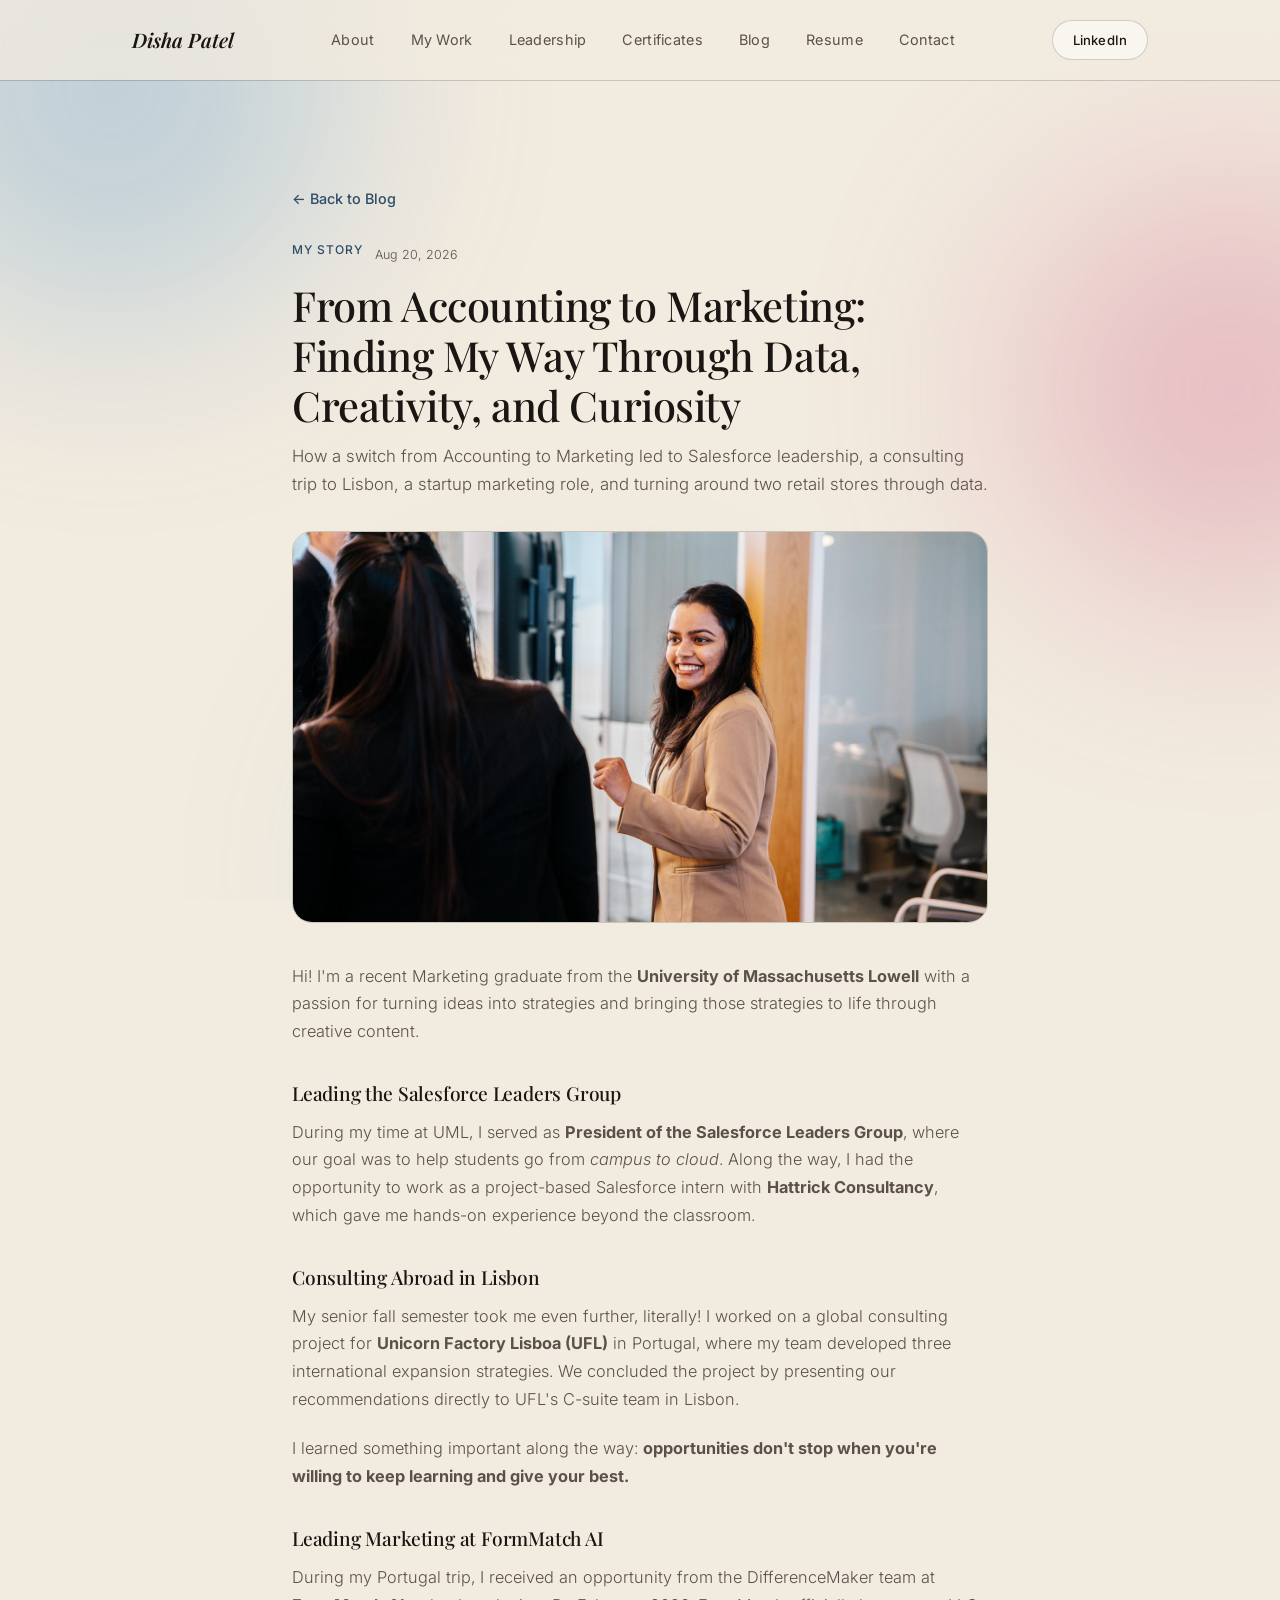
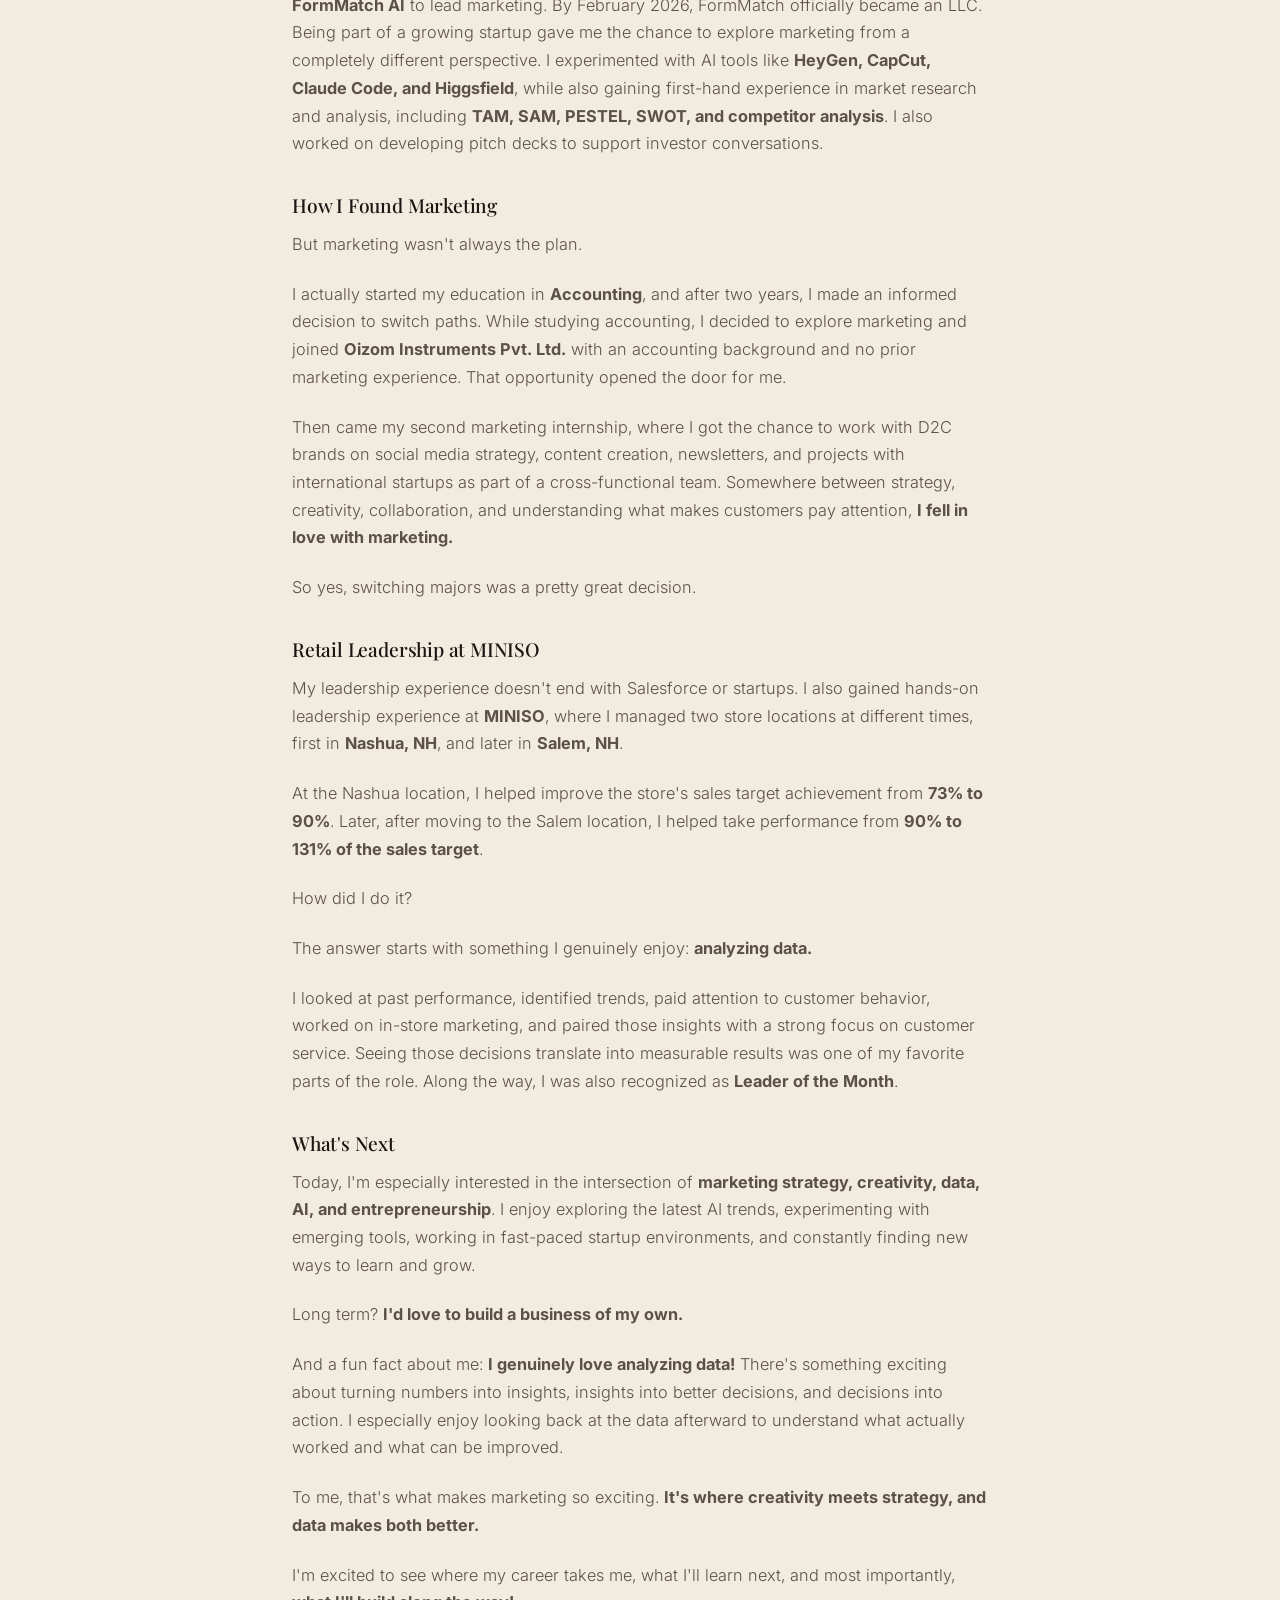
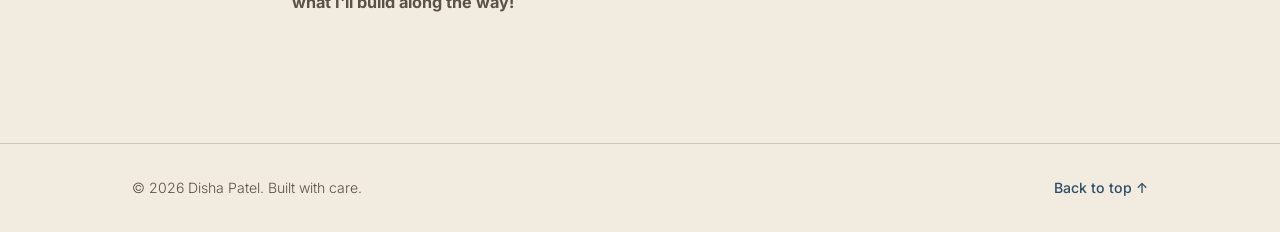
==== blog-post.html @ e75ed546 "Initial commit: marketing portfolio site Sections: About, Education, Skills, Interests, Leadership, " ====
<!DOCTYPE html>
<html lang="en">
<head>
  <meta charset="UTF-8" />
  <meta name="viewport" content="width=device-width, initial-scale=1.0" />
  <title>From Accounting to Marketing: Finding My Way Through Data, Creativity, and Curiosity | Disha Patel</title>
  <meta name="description" content="How a switch from Accounting to Marketing led to Salesforce leadership, a consulting trip to Lisbon, a startup marketing role, and turning around two retail stores through data." />

  <meta property="og:type" content="article" />
  <meta property="og:title" content="From Accounting to Marketing: Finding My Way Through Data, Creativity, and Curiosity" />
  <meta property="og:description" content="How a switch from Accounting to Marketing led to Salesforce leadership, a consulting trip to Lisbon, a startup marketing role, and turning around two retail stores through data." />
  <meta property="og:image" content="assets/images/profile.jpg" />
  <meta name="twitter:card" content="summary_large_image" />
  <meta name="twitter:title" content="From Accounting to Marketing: Finding My Way Through Data, Creativity, and Curiosity" />
  <meta name="twitter:description" content="How a switch from Accounting to Marketing led to Salesforce leadership, a consulting trip to Lisbon, a startup marketing role, and turning around two retail stores through data." />
  <meta name="twitter:image" content="assets/images/profile.jpg" />

  <link rel="preconnect" href="https://fonts.googleapis.com" />
  <link rel="preconnect" href="https://fonts.gstatic.com" crossorigin />
  <link href="https://fonts.googleapis.com/css2?family=Playfair+Display:ital,wght@0,500;0,600;1,500&family=Inter:wght@300;400;500;600&display=swap" rel="stylesheet" />
  <link rel="icon" href="assets/favicon.svg" type="image/svg+xml" />
  <link rel="icon" href="assets/favicon-32.png" sizes="32x32" type="image/png" />
  <link rel="icon" href="assets/favicon-16.png" sizes="16x16" type="image/png" />
  <link rel="apple-touch-icon" href="assets/apple-touch-icon.png" />
  <link rel="stylesheet" href="styles.css" />
</head>
<body>

  <!-- Background wash -->
  <div class="bg-glow" aria-hidden="true">
    <span class="blob blob-1"></span>
    <span class="blob blob-2"></span>
    <span class="blob blob-3"></span>
  </div>

  <!-- Header / Nav -->
  <header class="site-header">
    <div class="container nav-wrap">
      <a href="index.html" class="logo">Disha Patel</a>

      <nav class="nav" id="primary-nav">
        <a href="index.html#about">About</a>
        <a href="index.html#work">My Work</a>
        <a href="index.html#leadership">Leadership</a>
        <a href="index.html#certificates">Certificates</a>
        <a href="blog.html">Blog</a>
        <a href="index.html#resume">Resume</a>
        <a href="index.html#contact">Contact</a>
      </nav>

      <div class="nav-actions">
        <a class="btn btn-small btn-outline" href="https://www.linkedin.com/in/patel-disha/" target="_blank" rel="noopener">LinkedIn</a>
        <button class="nav-toggle" id="navToggle" aria-label="Toggle navigation" aria-expanded="false">
          <span></span><span></span><span></span>
        </button>
      </div>
    </div>
  </header>

  <!-- Post -->
  <article class="section post">
    <div class="container post-container">
      <a href="blog.html" class="post-back reveal">&larr; Back to Blog</a>

      <p class="blog-meta reveal"><span class="project-tag">My Story</span> <span class="blog-date">Aug 20, 2026</span></p>
      <h1 class="post-title reveal">From Accounting to Marketing: Finding My Way Through Data, Creativity, and Curiosity</h1>
      <p class="post-sub reveal">How a switch from Accounting to Marketing led to Salesforce leadership, a consulting trip to Lisbon, a startup marketing role, and turning around two retail stores through data.</p>

      <img src="assets/images/profile.jpg" alt="Disha Patel" class="post-hero-image reveal" style="background:none; object-fit: cover; object-position: 63% 25%;" />

      <div class="post-content">
        <p class="reveal">
          Hi! I'm a recent Marketing graduate from the <strong>University of Massachusetts
          Lowell</strong> with a passion for turning ideas into strategies and bringing those
          strategies to life through creative content.
        </p>

        <h3 class="reveal">Leading the Salesforce Leaders Group</h3>
        <p class="reveal">
          During my time at UML, I served as <strong>President of the Salesforce Leaders
          Group</strong>, where our goal was to help students go from <em>campus to
          cloud</em>. Along the way, I had the opportunity to work as a project-based
          Salesforce intern with <strong>Hattrick Consultancy</strong>, which gave me
          hands-on experience beyond the classroom.
        </p>

        <h3 class="reveal">Consulting Abroad in Lisbon</h3>
        <p class="reveal">
          My senior fall semester took me even further, literally! I worked on a global
          consulting project for <strong>Unicorn Factory Lisboa (UFL)</strong> in Portugal,
          where my team developed three international expansion strategies. We concluded
          the project by presenting our recommendations directly to UFL's C-suite team in
          Lisbon.
        </p>
        <p class="reveal">
          I learned something important along the way: <strong>opportunities don't stop
          when you're willing to keep learning and give your best.</strong>
        </p>

        <h3 class="reveal">Leading Marketing at FormMatch AI</h3>
        <p class="reveal">
          During my Portugal trip, I received an opportunity from the DifferenceMaker team
          at <strong>FormMatch AI</strong> to lead marketing. By February 2026, FormMatch
          officially became an LLC. Being part of a growing startup gave me the chance to
          explore marketing from a completely different perspective. I experimented with AI
          tools like <strong>HeyGen, CapCut, Claude Code, and Higgsfield</strong>, while
          also gaining first-hand experience in market research and analysis, including
          <strong>TAM, SAM, PESTEL, SWOT, and competitor analysis</strong>. I also worked on
          developing pitch decks to support investor conversations.
        </p>

        <h3 class="reveal">How I Found Marketing</h3>
        <p class="reveal">
          But marketing wasn't always the plan.
        </p>
        <p class="reveal">
          I actually started my education in <strong>Accounting</strong>, and after two
          years, I made an informed decision to switch paths. While studying accounting, I
          decided to explore marketing and joined <strong>Oizom Instruments Pvt. Ltd.</strong>
          with an accounting background and no prior marketing experience. That opportunity
          opened the door for me.
        </p>
        <p class="reveal">
          Then came my second marketing internship, where I got the chance to work with D2C
          brands on social media strategy, content creation, newsletters, and projects with
          international startups as part of a cross-functional team. Somewhere between
          strategy, creativity, collaboration, and understanding what makes customers pay
          attention, <strong>I fell in love with marketing.</strong>
        </p>
        <p class="reveal">
          So yes, switching majors was a pretty great decision.
        </p>

        <h3 class="reveal">Retail Leadership at MINISO</h3>
        <p class="reveal">
          My leadership experience doesn't end with Salesforce or startups. I also gained
          hands-on leadership experience at <strong>MINISO</strong>, where I managed two
          store locations at different times, first in <strong>Nashua, NH</strong>, and
          later in <strong>Salem, NH</strong>.
        </p>
        <p class="reveal">
          At the Nashua location, I helped improve the store's sales target achievement from
          <strong>73% to 90%</strong>. Later, after moving to the Salem location, I helped
          take performance from <strong>90% to 131% of the sales target</strong>.
        </p>
        <p class="reveal">
          How did I do it?
        </p>
        <p class="reveal">
          The answer starts with something I genuinely enjoy: <strong>analyzing data.</strong>
        </p>
        <p class="reveal">
          I looked at past performance, identified trends, paid attention to customer
          behavior, worked on in-store marketing, and paired those insights with a strong
          focus on customer service. Seeing those decisions translate into measurable
          results was one of my favorite parts of the role. Along the way, I was also
          recognized as <strong>Leader of the Month</strong>.
        </p>

        <h3 class="reveal">What's Next</h3>
        <p class="reveal">
          Today, I'm especially interested in the intersection of <strong>marketing
          strategy, creativity, data, AI, and entrepreneurship</strong>. I enjoy exploring
          the latest AI trends, experimenting with emerging tools, working in fast-paced
          startup environments, and constantly finding new ways to learn and grow.
        </p>
        <p class="reveal">
          Long term? <strong>I'd love to build a business of my own.</strong>
        </p>
        <p class="reveal">
          And a fun fact about me: <strong>I genuinely love analyzing data!</strong> There's
          something exciting about turning numbers into insights, insights into better
          decisions, and decisions into action. I especially enjoy looking back at the data
          afterward to understand what actually worked and what can be improved.
        </p>
        <p class="reveal">
          To me, that's what makes marketing so exciting. <strong>It's where creativity
          meets strategy, and data makes both better.</strong>
        </p>
        <p class="reveal">
          I'm excited to see where my career takes me, what I'll learn next, and most
          importantly, <strong>what I'll build along the way!</strong>
        </p>
      </div>
    </div>
  </article>

  <footer class="site-footer">
    <div class="container footer-wrap">
      <p>&copy; <span id="year"></span> Disha Patel. Built with care.</p>
      <a href="#top" class="back-to-top">Back to top &uarr;</a>
    </div>
  </footer>

  <script src="script.js"></script>
</body>
</html>
---- styles.css ----
:root {
  --color-bg: #f2ebdf;
  --color-bg-alt: #e3d4bd;
  --color-text: #1a1613;
  --color-text-muted: #5c5148;
  --color-border: rgba(26, 22, 19, 0.18);
  --color-card: #fffdfa;
  --color-card-hover: #ffffff;

  --accent-sky: #5f9bcb;
  --accent-periwinkle: #7a8ad1;
  --accent-ice: #8bc9d6;
  --accent-ink: #2f4d66;
  --accent-pink: #d1638a;
  --accent-pink-deep: #b84a70;
  --gradient: linear-gradient(120deg, var(--accent-pink), var(--accent-periwinkle) 55%, var(--accent-sky));

  --shadow-soft: 0 10px 30px rgba(26, 22, 19, 0.11);
  --shadow-lift: 0 16px 40px rgba(26, 22, 19, 0.19);
  --radius: 20px;
  --font-heading: "Playfair Display", "Georgia", serif;
  --font-body: "Inter", "Segoe UI", sans-serif;
  --max-width: 1080px;
}

/* Alternate section band: deep pink-to-blue gradient (Apple-style rhythm, no black) */
.theme-dark {
  --color-bg: linear-gradient(135deg, #5c2b49 0%, #3a3868 50%, #1f4d66 100%);
  --color-bg-alt: #3d2c46;
  --color-text: #f8f1ea;
  --color-text-muted: #d3bdca;
  --color-border: rgba(248, 241, 234, 0.2);
  --color-card: rgba(255, 255, 255, 0.09);
  --color-card-hover: rgba(255, 255, 255, 0.14);
  --accent-sky: #8fc3ec;
  --accent-periwinkle: #aab6f0;
  --accent-ice: #a6e6f0;
  --accent-ink: #a9d6f2;
  --accent-pink: #f5aac8;
  --accent-pink-deep: #e888ae;
  --shadow-soft: 0 10px 30px rgba(20, 10, 20, 0.3);
  --shadow-lift: 0 16px 40px rgba(20, 10, 20, 0.4);
  background: var(--color-bg);
  color: var(--color-text);
}
.theme-dark .btn-outline { background: rgba(255, 255, 255, 0.08); }
.theme-dark .btn-outline:hover { background: rgba(255, 255, 255, 0.16); }

* { box-sizing: border-box; margin: 0; padding: 0; }

html { scroll-behavior: smooth; }

body {
  font-family: var(--font-body);
  font-weight: 300;
  color: var(--color-text);
  background: var(--color-bg);
  line-height: 1.7;
  -webkit-font-smoothing: antialiased;
  position: relative;
  overflow-x: hidden;
}

img { max-width: 100%; display: block; }
a { color: inherit; text-decoration: none; }
ul { list-style: none; }

.container {
  max-width: var(--max-width);
  margin: 0 auto;
  padding: 0 32px;
}

h1, h2, h3 { font-family: var(--font-heading); line-height: 1.2; font-weight: 600; letter-spacing: -0.01em; }

.gradient-text {
  background: var(--gradient);
  -webkit-background-clip: text;
  background-clip: text;
  color: transparent;
  font-style: italic;
}

/* Background wash */
.bg-glow {
  position: fixed;
  inset: 0;
  z-index: -1;
  overflow: hidden;
  transform: translateZ(0);
  -webkit-transform: translateZ(0);
}
.blob {
  position: absolute;
  border-radius: 50%;
  filter: blur(110px);
  opacity: 0.35;
}
.blob-1 { width: 460px; height: 460px; background: var(--accent-sky); top: -140px; left: -120px; }
.blob-2 { width: 420px; height: 420px; background: var(--accent-pink); top: 20%; right: -160px; }
.blob-3 { width: 380px; height: 380px; background: var(--accent-ice); bottom: -160px; left: 30%; opacity: 0.3; }

/* Buttons */
.btn {
  display: inline-flex;
  align-items: center;
  justify-content: center;
  padding: 15px 32px;
  border-radius: 999px;
  font-weight: 500;
  font-size: 0.92rem;
  transition: transform 0.25s ease, box-shadow 0.25s ease, background 0.25s ease, border-color 0.25s ease;
  border: 1px solid transparent;
  cursor: pointer;
  letter-spacing: 0.01em;
}
.btn-primary {
  background: var(--gradient);
  color: #3a2f34;
  font-weight: 600;
}
.btn-primary:hover { transform: translateY(-2px); box-shadow: var(--shadow-lift); }
.btn-outline {
  border-color: var(--color-border);
  color: var(--color-text);
  background: rgba(255, 255, 255, 0.5);
}
.btn-outline:hover { border-color: var(--accent-ink); background: #fff; transform: translateY(-2px); }
.btn-small { padding: 8px 20px; font-size: 0.82rem; }

/* Header */
.site-header {
  position: sticky;
  top: 0;
  z-index: 100;
  border-bottom: 1px solid var(--color-border);
  isolation: isolate;
}
.site-header::before {
  content: "";
  position: absolute;
  inset: 0;
  z-index: -1;
  background: rgba(242, 235, 223, 0.75);
  backdrop-filter: blur(14px);
  -webkit-backdrop-filter: blur(14px);
}
.nav-wrap {
  display: flex;
  align-items: center;
  justify-content: space-between;
  padding: 20px 32px;
}
.logo {
  font-family: var(--font-heading);
  font-weight: 600;
  font-style: italic;
  font-size: 1.25rem;
  color: var(--color-text);
}
.nav { display: flex; gap: 36px; }
.nav a {
  font-weight: 400;
  font-size: 0.9rem;
  color: var(--color-text-muted);
  position: relative;
  transition: color 0.2s ease;
  letter-spacing: 0.02em;
}
.nav a:hover { color: var(--color-text); }
.nav a::after {
  content: "";
  position: absolute;
  left: 0;
  bottom: -6px;
  width: 0;
  height: 1px;
  background: var(--accent-ink);
  transition: width 0.3s ease;
}
.nav a:hover::after { width: 100%; }

.nav-actions { display: flex; align-items: center; gap: 14px; }

.nav-toggle {
  display: none;
  flex-direction: column;
  gap: 5px;
  background: none;
  border: none;
  cursor: pointer;
  padding: 6px;
}
.nav-toggle span {
  width: 22px;
  height: 1.5px;
  background: var(--color-text);
  border-radius: 2px;
}

/* Hero */
.hero { padding: 110px 0 0; position: relative; }
.hero-grid {
  display: grid;
  grid-template-columns: 1.15fr 0.85fr;
  gap: 64px;
  align-items: center;
  padding-bottom: 84px;
}
.eyebrow {
  text-transform: uppercase;
  letter-spacing: 0.14em;
  font-size: 0.75rem;
  font-weight: 500;
  color: var(--accent-ink);
  margin-bottom: 22px;
}
.hero h1 {
  font-size: clamp(2.2rem, 4.4vw, 3.4rem);
  margin-bottom: 26px;
  color: var(--color-text);
  font-weight: 500;
}
.hero-sub {
  font-size: 1.05rem;
  font-weight: 300;
  color: var(--color-text-muted);
  max-width: 480px;
  margin-bottom: 38px;
}
.hero-actions { display: flex; gap: 16px; flex-wrap: wrap; }

.hero-photo-frame {
  aspect-ratio: 4 / 5;
  border-radius: 32px;
  padding: 3px;
  background: var(--gradient);
  box-shadow: var(--shadow-soft);
}
.hero-photo-placeholder {
  width: 100%;
  height: 100%;
  border-radius: 30px;
  background: var(--color-bg-alt);
  border: 1px dashed rgba(26, 22, 19, 0.18);
  display: flex;
  align-items: center;
  justify-content: center;
  color: var(--color-text-muted);
  font-family: var(--font-heading);
  font-style: italic;
  font-weight: 500;
  text-align: center;
  padding: 24px;
}
.hero-photo-img {
  width: 100%;
  height: 100%;
  border-radius: 30px;
  object-fit: cover;
  object-position: 50% 18%;
  display: block;
}

/* Marquee */
.marquee {
  border-top: 1px solid var(--color-border);
  border-bottom: 1px solid var(--color-border);
  background: rgba(255, 255, 255, 0.4);
  overflow: hidden;
  padding: 20px 0;
}
.marquee-track {
  display: flex;
  gap: 20px;
  white-space: nowrap;
  width: max-content;
  animation: scrollMarquee 34s linear infinite;
  font-family: var(--font-body);
  font-weight: 400;
  font-size: 0.82rem;
  letter-spacing: 0.12em;
  color: var(--color-text-muted);
}
.marquee-track span:nth-child(2n) { color: var(--accent-pink); font-size: 1rem; }
@keyframes scrollMarquee {
  from { transform: translateX(0); }
  to { transform: translateX(-50%); }
}
@media (prefers-reduced-motion: reduce) {
  .marquee-track { animation: none; }
}

/* Sections */
.section { padding: 104px 0; }
.section-label {
  text-transform: uppercase;
  letter-spacing: 0.14em;
  font-size: 0.75rem;
  font-weight: 500;
  color: var(--accent-ink);
  margin-bottom: 16px;
}
.section-title {
  font-size: clamp(1.8rem, 2.8vw, 2.3rem);
  margin-bottom: 20px;
  font-weight: 500;
}
.section-sub {
  color: var(--color-text-muted);
  font-weight: 300;
  max-width: 560px;
  margin-bottom: 48px;
}

/* Glass / soft cards */
.glass {
  background: var(--color-card);
  border: 1px solid var(--color-border);
}

/* About */
.about-grid {
  display: grid;
  grid-template-columns: 1.3fr 1fr;
  gap: 56px;
}
.about-text p {
  color: var(--color-text-muted);
  font-weight: 300;
  margin-bottom: 22px;
  font-size: 1.02rem;
}
.about-side { display: flex; flex-direction: column; gap: 20px; }
.info-card {
  border-radius: var(--radius);
  padding: 28px;
  transition: box-shadow 0.25s ease, transform 0.25s ease;
}
.info-card:hover { box-shadow: var(--shadow-soft); transform: translateY(-2px); }
.info-card h3 {
  font-size: 1.05rem;
  margin-bottom: 14px;
  color: var(--color-text);
  font-style: italic;
  font-weight: 500;
}
.info-primary { font-weight: 500; margin-bottom: 4px; }
.info-secondary { color: var(--color-text-muted); font-size: 0.9rem; font-weight: 300; }
.tag-list { display: flex; flex-wrap: wrap; gap: 8px; }
.tag-list li {
  background: var(--color-bg-alt);
  border: 1px solid var(--color-border);
  padding: 7px 15px;
  border-radius: 999px;
  font-size: 0.82rem;
  font-weight: 400;
  color: var(--color-text);
  transition: border-color 0.2s ease, background 0.2s ease;
}
.tag-list li:hover { border-color: var(--accent-sky); background: #fff; }
.tag-group-label {
  font-size: 0.72rem;
  font-weight: 500;
  letter-spacing: 0.06em;
  text-transform: uppercase;
  color: var(--color-text-muted);
  margin: 18px 0 10px;
}
.tag-group-label:first-of-type { margin-top: 0; }

/* Stats */
.stats { padding: 60px 0 20px; }
.stats-grid {
  display: grid;
  grid-template-columns: repeat(4, 1fr);
  gap: 24px;
  text-align: center;
}
.stat-number {
  font-family: var(--font-heading);
  font-size: clamp(2rem, 3.6vw, 2.6rem);
  font-weight: 600;
  margin-bottom: 8px;
}
.stat-label {
  color: var(--color-text-muted);
  font-size: 0.85rem;
  font-weight: 300;
}
.stats-footnote {
  text-align: center;
  color: var(--color-text-muted);
  font-size: 0.76rem;
  margin-top: 28px;
  opacity: 0.7;
}

/* Projects */
.project-grid {
  display: grid;
  grid-template-columns: repeat(2, 1fr);
  gap: 32px;
}
.project-card {
  background: var(--color-card);
  border: 1px solid var(--color-border);
  border-radius: var(--radius);
  overflow: hidden;
  transition: box-shadow 0.3s ease, transform 0.3s ease;
}
.project-card:hover { box-shadow: var(--shadow-lift); transform: translateY(-4px); }
.project-thumb {
  aspect-ratio: 16 / 10;
  background: linear-gradient(135deg, rgba(95,155,203,0.55), rgba(122,138,209,0.5) 50%, rgba(139,201,214,0.5));
  display: flex;
  align-items: center;
  justify-content: center;
  color: var(--accent-ink);
  font-size: 0.85rem;
  font-weight: 400;
  letter-spacing: 0.03em;
}
.project-thumb-img {
  width: 100%;
  aspect-ratio: 16 / 10;
  object-fit: cover;
}
.project-body { padding: 28px; }
.project-tag {
  font-size: 0.75rem;
  text-transform: uppercase;
  letter-spacing: 0.08em;
  color: var(--accent-ink);
  font-weight: 500;
  margin-bottom: 10px;
}
.project-body h3 { font-size: 1.2rem; margin-bottom: 12px; font-weight: 500; }
.project-body p { color: var(--color-text-muted); font-weight: 300; font-size: 0.95rem; margin-bottom: 18px; }
.project-link { font-weight: 500; color: var(--color-text); font-size: 0.88rem; border-bottom: 1px solid var(--color-border); padding-bottom: 2px; }
.project-link:hover { color: var(--accent-ink); border-color: var(--accent-ink); }

/* My Work */
.work-subhead {
  font-size: 1.05rem;
  font-weight: 500;
  font-style: italic;
  margin: 0 0 24px;
  color: var(--color-text);
}
.work-subhead:not(:first-of-type) { margin-top: 56px; }

.canva-grid {
  display: grid;
  grid-template-columns: repeat(3, 1fr);
  gap: 20px;
  margin-bottom: 8px;
}
.canva-item {
  border-radius: var(--radius);
  overflow: hidden;
}
.canva-thumb {
  aspect-ratio: 4 / 5;
  border-radius: var(--radius);
  background: linear-gradient(135deg, rgba(95,155,203,0.5), rgba(122,138,209,0.45) 50%, rgba(139,201,214,0.45));
  display: flex;
  align-items: center;
  justify-content: center;
  color: var(--accent-ink);
  font-size: 0.85rem;
  font-weight: 400;
  letter-spacing: 0.03em;
  border: 1px solid var(--color-border);
  transition: box-shadow 0.3s ease, transform 0.3s ease;
}
.canva-thumb:hover { box-shadow: var(--shadow-lift); transform: translateY(-4px); }
.canva-item img {
  width: 100%;
  aspect-ratio: 1 / 1;
  object-fit: contain;
  background: linear-gradient(135deg, rgba(95,155,203,0.35), rgba(122,138,209,0.3) 50%, rgba(139,201,214,0.3));
  border-radius: var(--radius);
  border: 1px solid var(--color-border);
  cursor: zoom-in;
  transition: box-shadow 0.3s ease, transform 0.3s ease;
}
.canva-item img:hover { box-shadow: var(--shadow-lift); transform: translateY(-4px); }
.canva-item video {
  width: 100%;
  aspect-ratio: 1 / 1;
  object-fit: contain;
  background: #111;
  border-radius: var(--radius);
  border: 1px solid var(--color-border);
  display: block;
}

/* Leadership */
.leadership-gallery {
  display: grid;
  grid-template-columns: repeat(3, 1fr);
  gap: 20px;
}
.leadership-item {
  border-radius: var(--radius);
  overflow: hidden;
  border: 1px solid var(--color-border);
  transition: box-shadow 0.3s ease, transform 0.3s ease;
}
.leadership-item:hover { box-shadow: var(--shadow-lift); transform: translateY(-4px); }
.leadership-item img {
  width: 100%;
  aspect-ratio: 4 / 3;
  object-fit: cover;
  display: block;
}
.leadership-item figcaption {
  padding: 12px 16px;
  font-size: 0.82rem;
  font-weight: 300;
  color: var(--color-text-muted);
}

/* Certificates */
.cert-grid {
  display: grid;
  grid-template-columns: repeat(4, 1fr);
  gap: 20px;
}
.cert-card {
  border-radius: var(--radius);
  overflow: hidden;
  text-align: left;
  transition: box-shadow 0.25s ease, transform 0.25s ease;
}
.cert-card:hover { box-shadow: var(--shadow-lift); transform: translateY(-4px); }
.cert-thumb {
  width: 100%;
  aspect-ratio: 4 / 3;
  object-fit: cover;
  object-position: top;
  display: block;
  border-bottom: 1px solid var(--color-border);
  cursor: zoom-in;
}
.cert-body { padding: 22px; }
.cert-badge { font-size: 1.6rem; margin-bottom: 12px; }
.cert-card h3 { font-size: 1rem; font-weight: 500; margin-bottom: 6px; }

/* Certificate lightbox */
.cert-lightbox {
  position: fixed;
  inset: 0;
  background: rgba(26, 22, 19, 0.82);
  display: none;
  align-items: center;
  justify-content: center;
  padding: 40px;
  z-index: 1000;
  cursor: zoom-out;
}
.cert-lightbox.open { display: flex; }
.cert-lightbox img {
  max-width: min(90vw, 900px);
  max-height: 88vh;
  border-radius: 12px;
  box-shadow: var(--shadow-lift);
}

/* Blog */
.blog-hero { padding-bottom: 0; }
.blog-grid {
  display: grid;
  grid-template-columns: repeat(3, 1fr);
  gap: 28px;
}
.blog-card {
  border-radius: var(--radius);
  overflow: hidden;
  transition: box-shadow 0.3s ease, transform 0.3s ease;
}
.blog-card:hover { box-shadow: var(--shadow-lift); transform: translateY(-4px); }
img.blog-thumb { width: 100%; display: block; object-fit: cover; }
.blog-thumb {
  aspect-ratio: 16 / 10;
  background: linear-gradient(135deg, rgba(95,155,203,0.55), rgba(122,138,209,0.5) 50%, rgba(139,201,214,0.5));
  display: flex;
  align-items: center;
  justify-content: center;
  color: var(--accent-ink);
  font-size: 0.85rem;
  font-weight: 400;
}
.blog-body { padding: 26px; }
.blog-meta { display: flex; align-items: center; gap: 12px; margin-bottom: 10px; }
.blog-date { color: var(--color-text-muted); font-size: 0.78rem; font-weight: 300; }
.blog-body h3 { font-size: 1.1rem; margin-bottom: 10px; font-weight: 500; }
.blog-body p { color: var(--color-text-muted); font-weight: 300; font-size: 0.92rem; margin-bottom: 16px; }

/* Blog post article */
.post-container { max-width: 760px; }
.post-back { display: inline-block; margin-bottom: 28px; color: var(--accent-ink); font-weight: 500; font-size: 0.9rem; }
.post-back:hover { color: var(--color-text); }
.post-title {
  font-size: clamp(1.9rem, 3.6vw, 2.6rem);
  font-weight: 500;
  margin-bottom: 12px;
}
.post-sub { color: var(--color-text-muted); font-weight: 300; margin-bottom: 32px; font-size: 1.05rem; }
.post-hero-image {
  aspect-ratio: 16 / 9;
  border-radius: var(--radius);
  background: linear-gradient(135deg, rgba(95,155,203,0.5), rgba(122,138,209,0.45) 50%, rgba(139,201,214,0.45));
  border: 1px solid var(--color-border);
  display: flex;
  align-items: center;
  justify-content: center;
  color: var(--accent-ink);
  font-size: 0.9rem;
  margin-bottom: 40px;
}
.post-content p { color: var(--color-text-muted); font-weight: 300; font-size: 1.02rem; margin-bottom: 22px; }
.post-content h3 { font-size: 1.2rem; font-weight: 500; margin: 36px 0 14px; color: var(--color-text); }
.post-content code {
  background: var(--color-bg-alt);
  padding: 2px 7px;
  border-radius: 6px;
  font-size: 0.9em;
}
.post-content a { color: var(--accent-ink); text-decoration: underline; }
.post-list { margin: 0 0 22px; display: flex; flex-direction: column; gap: 14px; }
.post-list li {
  color: var(--color-text-muted);
  font-weight: 300;
  font-size: 1.02rem;
  line-height: 1.6;
  padding-left: 18px;
  position: relative;
}
.post-list li::before {
  content: "—";
  position: absolute;
  left: 0;
  color: var(--accent-ink);
}
.post-list li strong { color: var(--color-text); }

/* SWOT grid */
.swot-grid {
  display: grid;
  grid-template-columns: 1fr 1fr;
  gap: 16px;
  margin: 28px 0 40px;
}
.swot-card {
  border-radius: var(--radius);
  padding: 24px 26px;
  border: 1px solid var(--color-border);
}
.swot-card h4 {
  font-family: var(--font-heading);
  font-style: italic;
  font-weight: 500;
  font-size: 1rem;
  margin-bottom: 12px;
}
.swot-card ul { display: flex; flex-direction: column; gap: 10px; }
.swot-card li {
  font-size: 0.9rem;
  font-weight: 300;
  color: var(--color-text-muted);
  line-height: 1.55;
  padding-left: 16px;
  position: relative;
}
.swot-card li::before {
  content: "—";
  position: absolute;
  left: 0;
  color: var(--accent-ink);
}
.swot-strengths { background: rgba(95,155,203, 0.18); }
.swot-weaknesses { background: rgba(122,138,209, 0.18); }
.swot-opportunities { background: rgba(139,201,214, 0.25); }
.swot-threats { background: rgba(26, 22, 19, 0.04); }

@media (max-width: 640px) {
  .swot-grid { grid-template-columns: 1fr; }
}

/* Market size stacked bar */
.market-bar { margin: 24px 0 40px; }
.market-bar-track {
  display: flex;
  width: 100%;
  height: 44px;
  border-radius: 10px;
  overflow: hidden;
  border: 1px solid var(--color-border);
}
.market-bar-seg {
  width: calc(var(--w) * 1%);
  display: flex;
  align-items: center;
  justify-content: center;
}
.market-bar-muted { background: var(--color-bg-alt); }
.market-bar-seg span {
  font-size: 0.68rem;
  font-weight: 500;
  color: #fff;
  text-shadow: 0 1px 2px rgba(0,0,0,0.15);
  white-space: nowrap;
  padding: 0 6px;
}
.market-bar-muted span { color: var(--color-text-muted); text-shadow: none; }

@media (max-width: 640px) {
  .market-bar-track { flex-wrap: wrap; height: auto; }
  .market-bar-seg { width: 100%; height: 34px; }
}

/* Culture comparison chart */
.culture-chart {
  background: var(--color-card);
  border: 1px solid var(--color-border);
  border-radius: var(--radius);
  padding: 32px 28px 20px;
  margin: 36px 0;
}
.culture-chart-legend {
  display: flex;
  align-items: center;
  gap: 8px;
  font-size: 0.82rem;
  color: var(--color-text-muted);
  margin-bottom: 28px;
}
.legend-swatch {
  display: inline-block;
  width: 12px;
  height: 12px;
  border-radius: 3px;
  margin-left: 14px;
}
.legend-swatch:first-child { margin-left: 0; }
.legend-germany { background: var(--accent-periwinkle); }
.legend-india { background: var(--accent-ink); }

.culture-chart-bars {
  display: grid;
  grid-template-columns: repeat(6, 1fr);
  gap: 12px;
  align-items: end;
}
.culture-dim { text-align: center; }
.culture-bars {
  display: flex;
  align-items: end;
  justify-content: center;
  gap: 6px;
  height: 160px;
}
.culture-bar {
  width: 22px;
  height: calc(var(--val) * 1.6px);
  border-radius: 6px 6px 0 0;
  position: relative;
}
.culture-bar span {
  position: absolute;
  top: -20px;
  left: 50%;
  transform: translateX(-50%);
  font-size: 0.72rem;
  color: var(--color-text-muted);
  white-space: nowrap;
}
.bar-germany { background: var(--accent-periwinkle); }
.bar-india { background: var(--accent-ink); }
.culture-label {
  font-size: 0.72rem;
  color: var(--color-text-muted);
  margin-top: 10px;
  line-height: 1.3;
}
.culture-source {
  font-size: 0.72rem;
  color: var(--color-text-muted);
  opacity: 0.7;
  margin-top: 20px;
  text-align: center;
}

@media (max-width: 860px) {
  .culture-chart-bars { grid-template-columns: repeat(3, 1fr); row-gap: 32px; }
}

/* Resume */
.resume-wrap {
  background: linear-gradient(135deg, rgba(95,155,203,0.28), rgba(122,138,209,0.22) 55%, rgba(139,201,214,0.24));
  border: 1px solid var(--color-border);
  border-radius: 28px;
  padding: 64px;
  text-align: left;
}

/* Contact */
.contact-links {
  display: grid;
  grid-template-columns: repeat(3, 1fr);
  gap: 20px;
}
.contact-item {
  border-radius: var(--radius);
  padding: 28px;
  display: flex;
  flex-direction: column;
  gap: 8px;
  transition: transform 0.25s ease, box-shadow 0.25s ease, border-color 0.25s ease;
}
.contact-item:hover { transform: translateY(-4px); box-shadow: var(--shadow-soft); border-color: var(--accent-sky); }
.contact-icon {
  width: 44px;
  height: 44px;
  border-radius: 50%;
  display: flex;
  align-items: center;
  justify-content: center;
  background: linear-gradient(135deg, rgba(95,155,203,0.55), rgba(122,138,209,0.5) 50%, rgba(139,201,214,0.5));
  color: var(--accent-ink);
  margin-bottom: 4px;
  transition: transform 0.25s ease;
}
.contact-icon svg { width: 20px; height: 20px; }
.contact-item:hover .contact-icon { transform: scale(1.08); }
.contact-icon-pink {
  background: linear-gradient(135deg, rgba(209,99,138,0.5), rgba(184,74,112,0.4));
  color: var(--accent-pink-deep);
}
.contact-label {
  font-size: 0.75rem;
  text-transform: uppercase;
  letter-spacing: 0.08em;
  color: var(--accent-ink);
  font-weight: 500;
}
.contact-value { font-weight: 500; font-size: 1.02rem; }

/* Footer */
.site-footer { border-top: 1px solid var(--color-border); padding: 32px 0; }
.footer-wrap {
  display: flex;
  justify-content: space-between;
  align-items: center;
  color: var(--color-text-muted);
  font-size: 0.88rem;
  font-weight: 300;
}
.back-to-top { font-weight: 500; color: var(--accent-ink); }
.back-to-top:hover { color: var(--color-text); }

/* Scroll reveal */
.reveal {
  opacity: 0;
  transform: translateY(20px);
  transition: opacity 0.8s ease, transform 0.8s ease;
}
.reveal.in-view { opacity: 1; transform: translateY(0); }

/* Responsive */
@media (max-width: 860px) {
  .hero-grid { grid-template-columns: 1fr; }
  .hero-visual { order: -1; max-width: 300px; margin: 0 auto; }
  .about-grid { grid-template-columns: 1fr; }
  .project-grid { grid-template-columns: 1fr; }
  .contact-links { grid-template-columns: 1fr; }
  .stats-grid { grid-template-columns: repeat(2, 1fr); }
  .canva-grid { grid-template-columns: repeat(2, 1fr); }
  .leadership-gallery { grid-template-columns: repeat(2, 1fr); }
  .cert-grid { grid-template-columns: repeat(2, 1fr); }
  .blog-grid { grid-template-columns: 1fr; }
  .resume-wrap { padding: 40px 28px; }
  .section { padding: 80px 0; }

  .nav {
    position: absolute;
    top: 100%;
    left: 0;
    right: 0;
    background: var(--color-bg);
    border-bottom: 1px solid var(--color-border);
    flex-direction: column;
    padding: 22px 32px;
    gap: 20px;
    display: none;
  }
  .nav.open { display: flex; }
  .nav-toggle { display: flex; }
  .nav-actions .btn-outline { display: none; }
}
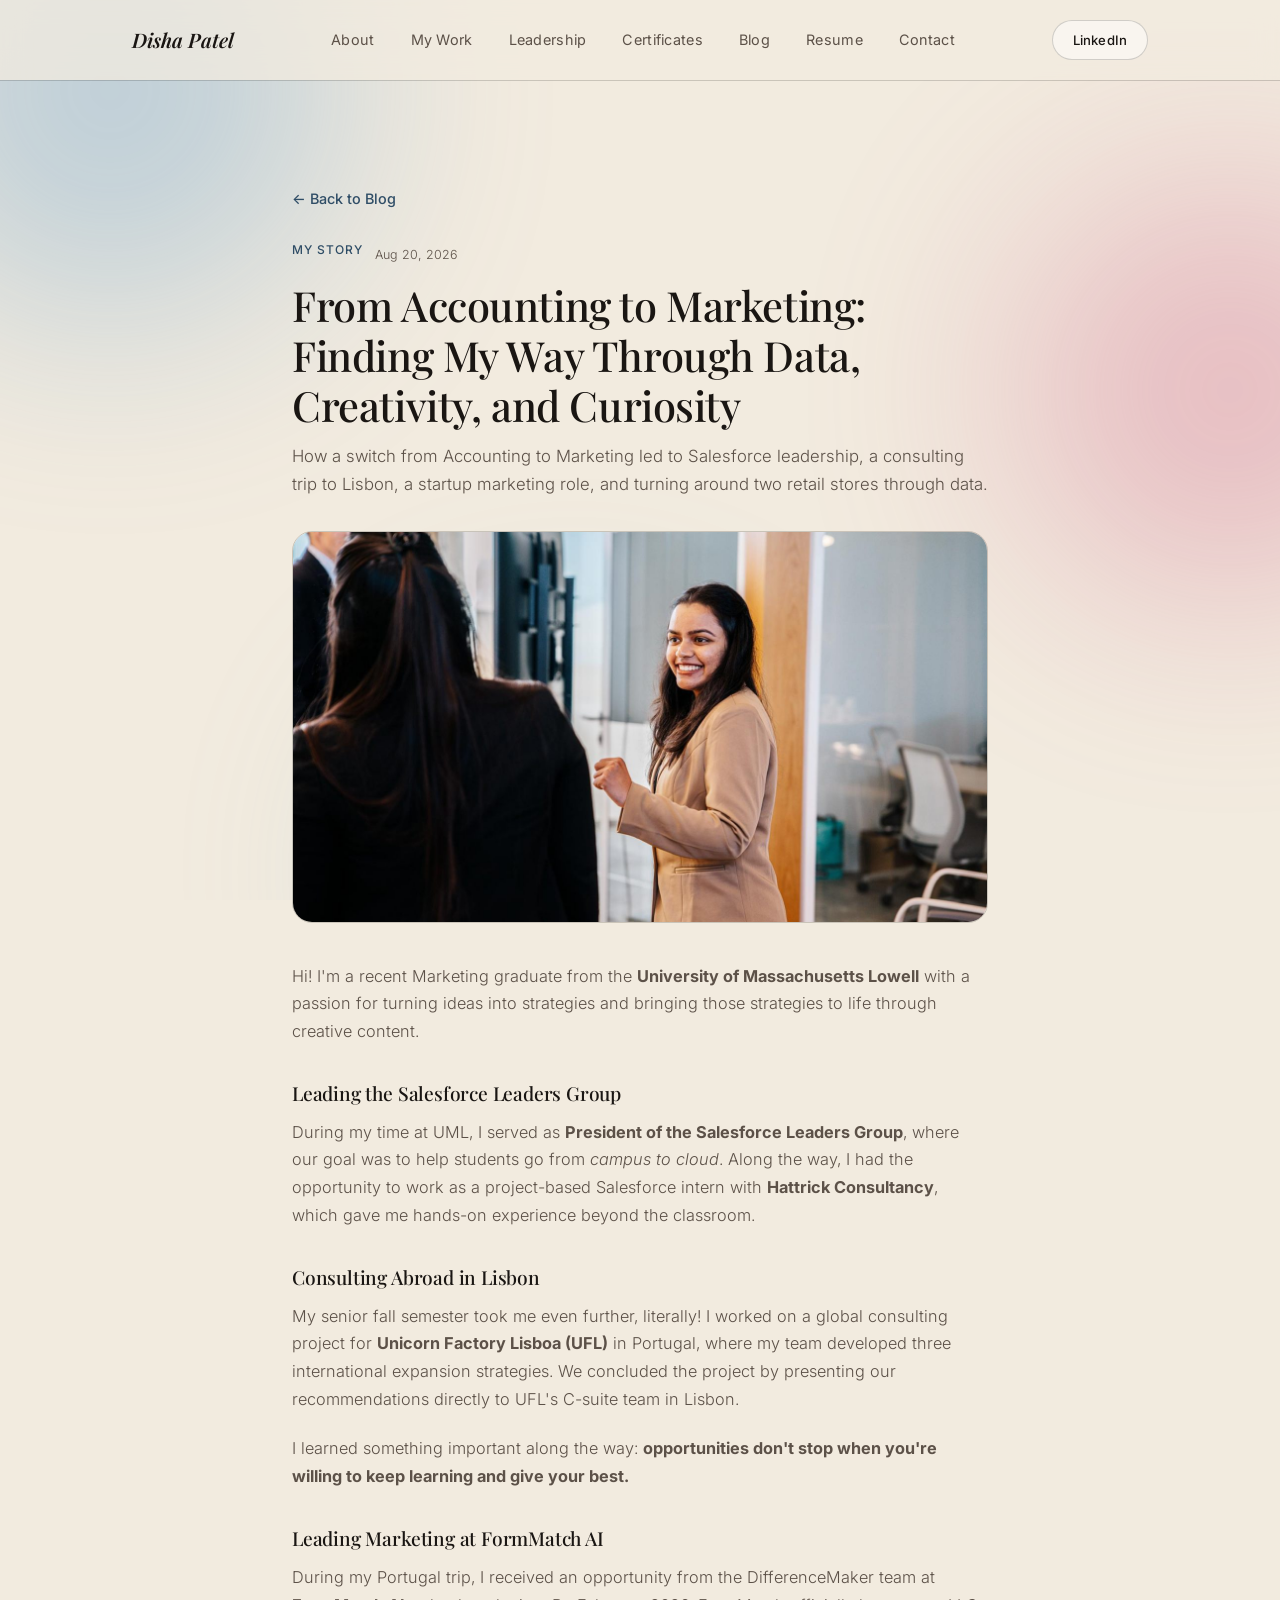
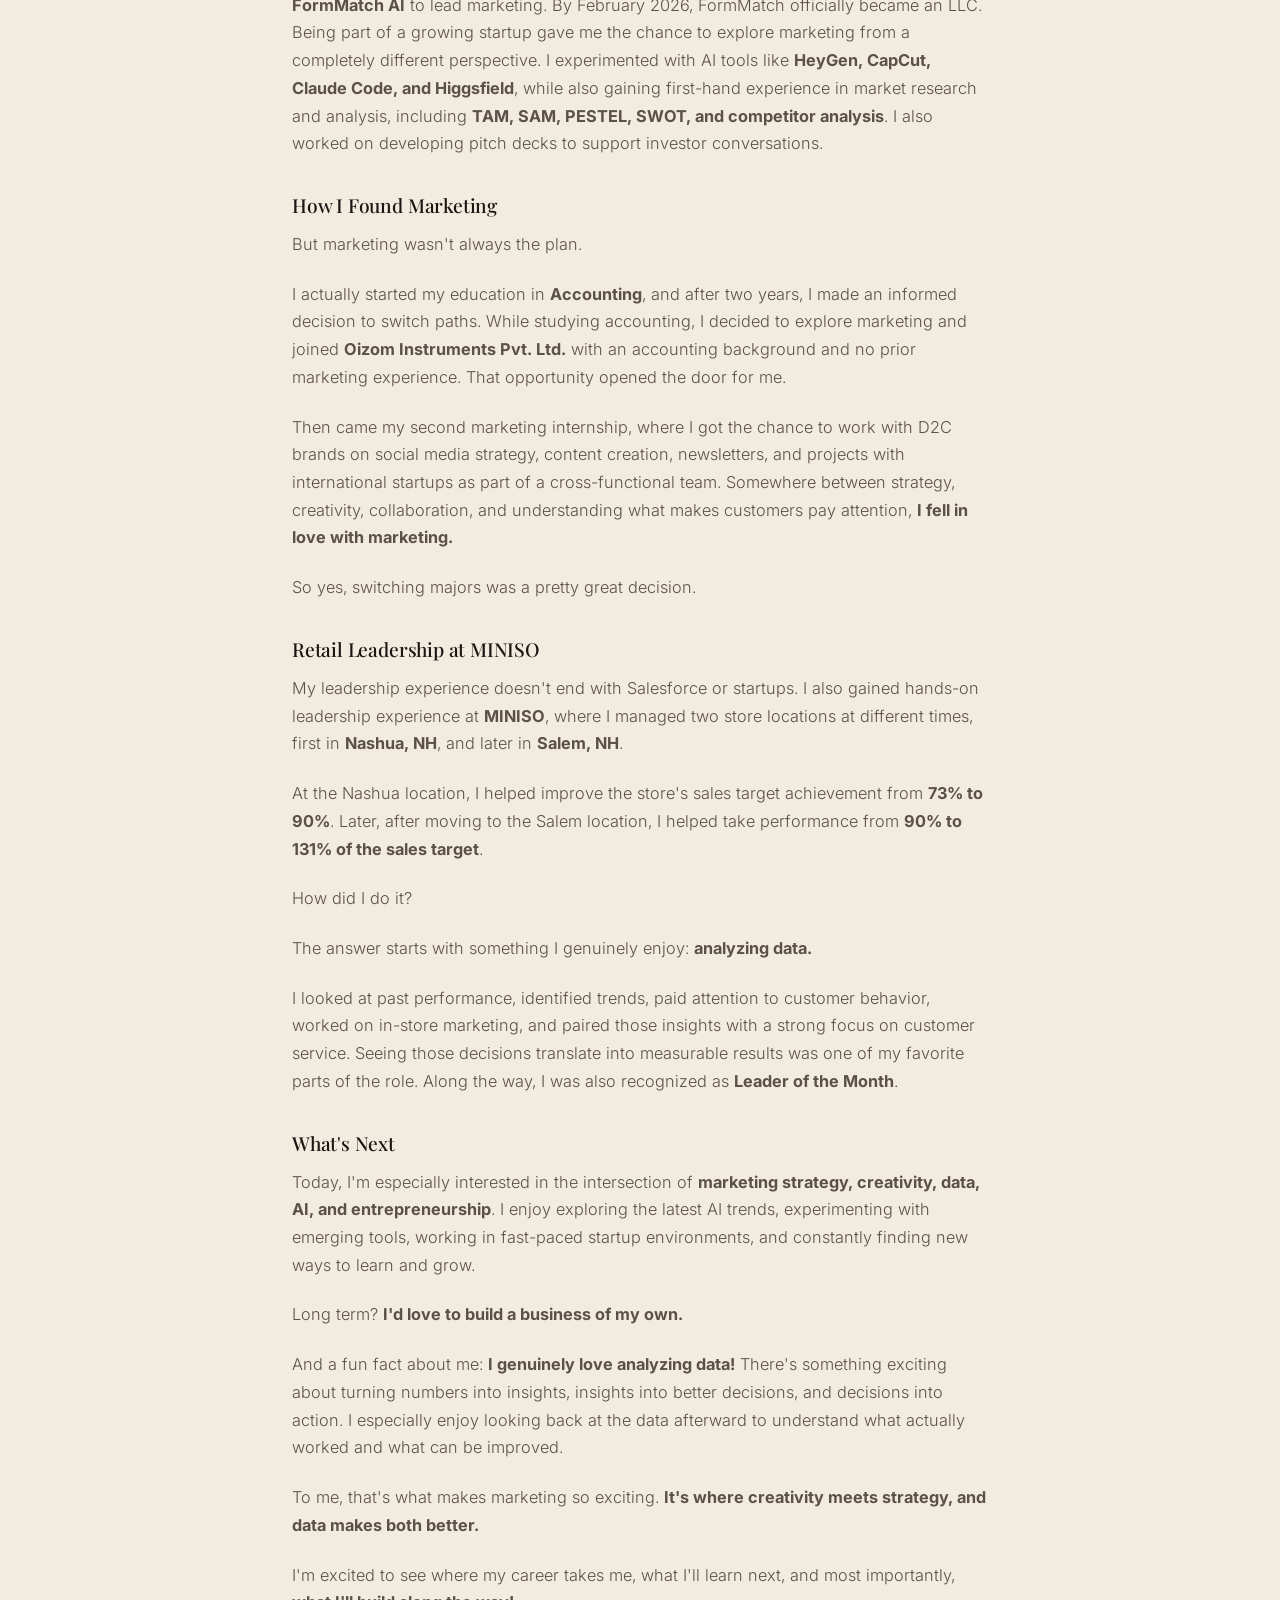
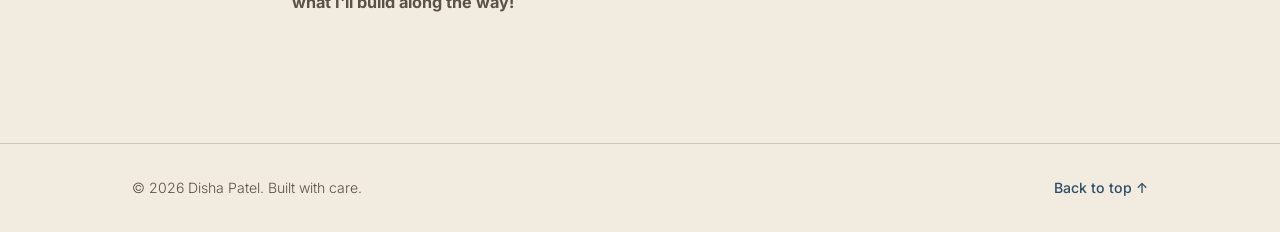
==== commit 0be362a4: "Load Google Fonts asynchronously to eliminate render-blocking PageSpeed Insights flagged the fonts s" ====
--- a/blog-post.html
+++ b/blog-post.html
@@ -17,7 +17,8 @@
 
   <link rel="preconnect" href="https://fonts.googleapis.com" />
   <link rel="preconnect" href="https://fonts.gstatic.com" crossorigin />
-  <link href="https://fonts.googleapis.com/css2?family=Playfair+Display:ital,wght@0,500;0,600;1,500&family=Inter:wght@300;400;500;600&display=swap" rel="stylesheet" />
+  <link rel="preload" href="https://fonts.googleapis.com/css2?family=Playfair+Display:ital,wght@0,500;0,600;1,500&family=Inter:wght@300;400;500;600&display=swap" as="style" onload="this.onload=null;this.rel='stylesheet'" />
+  <noscript><link href="https://fonts.googleapis.com/css2?family=Playfair+Display:ital,wght@0,500;0,600;1,500&family=Inter:wght@300;400;500;600&display=swap" rel="stylesheet" /></noscript>
   <link rel="icon" href="assets/favicon.svg" type="image/svg+xml" />
   <link rel="icon" href="assets/favicon-32.png" sizes="32x32" type="image/png" />
   <link rel="icon" href="assets/favicon-16.png" sizes="16x16" type="image/png" />
